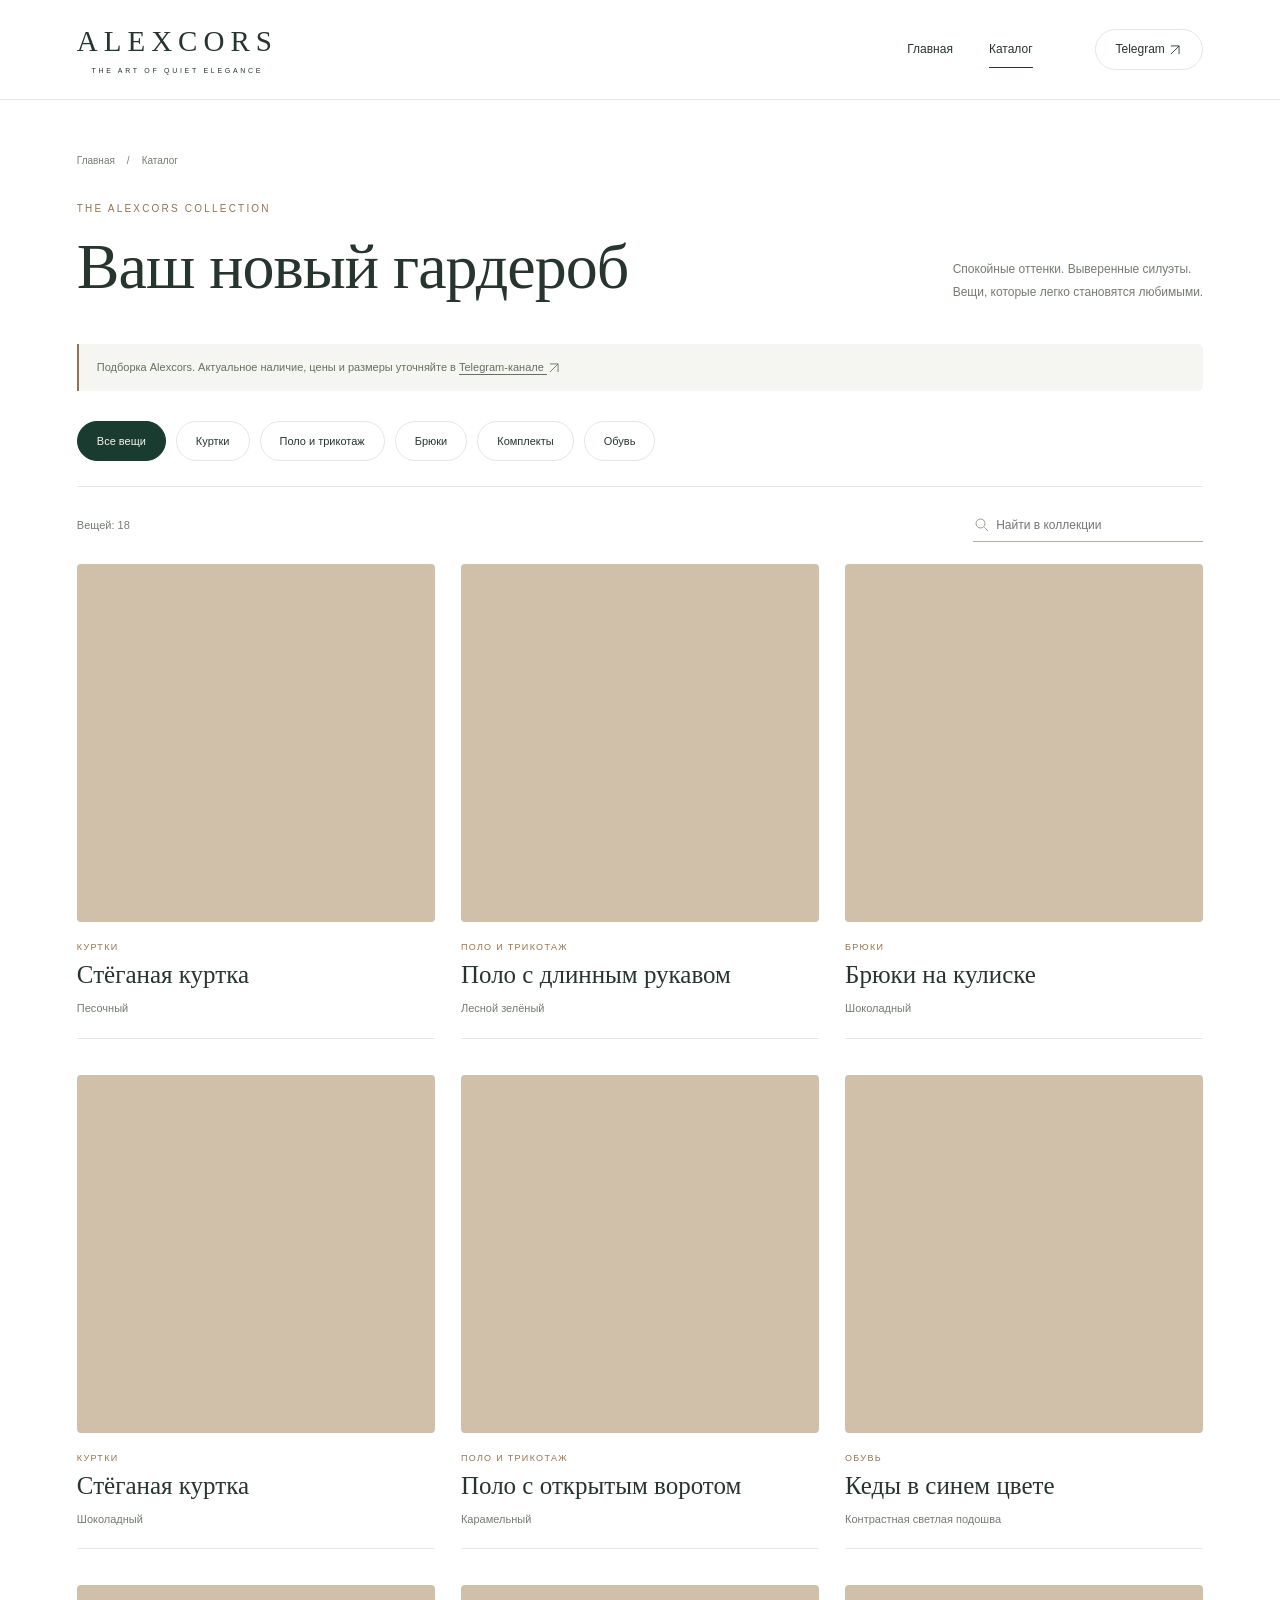
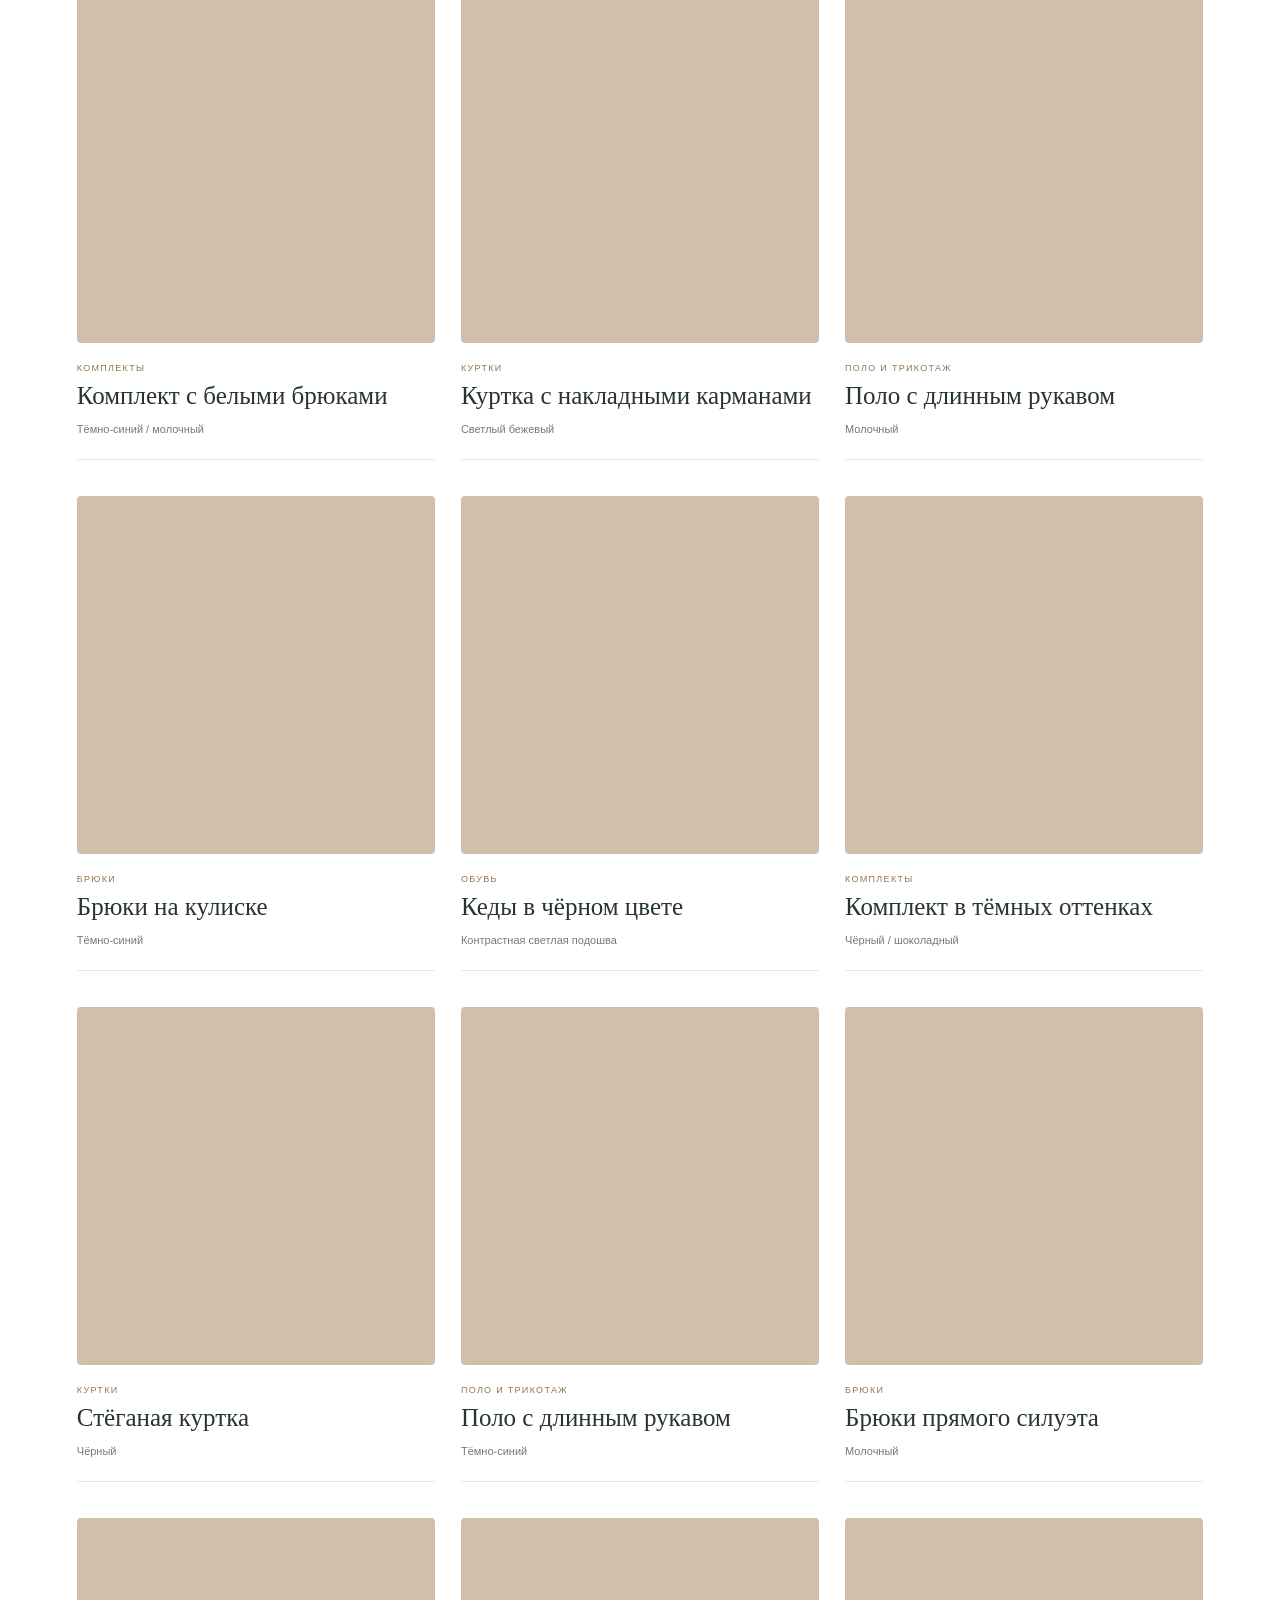
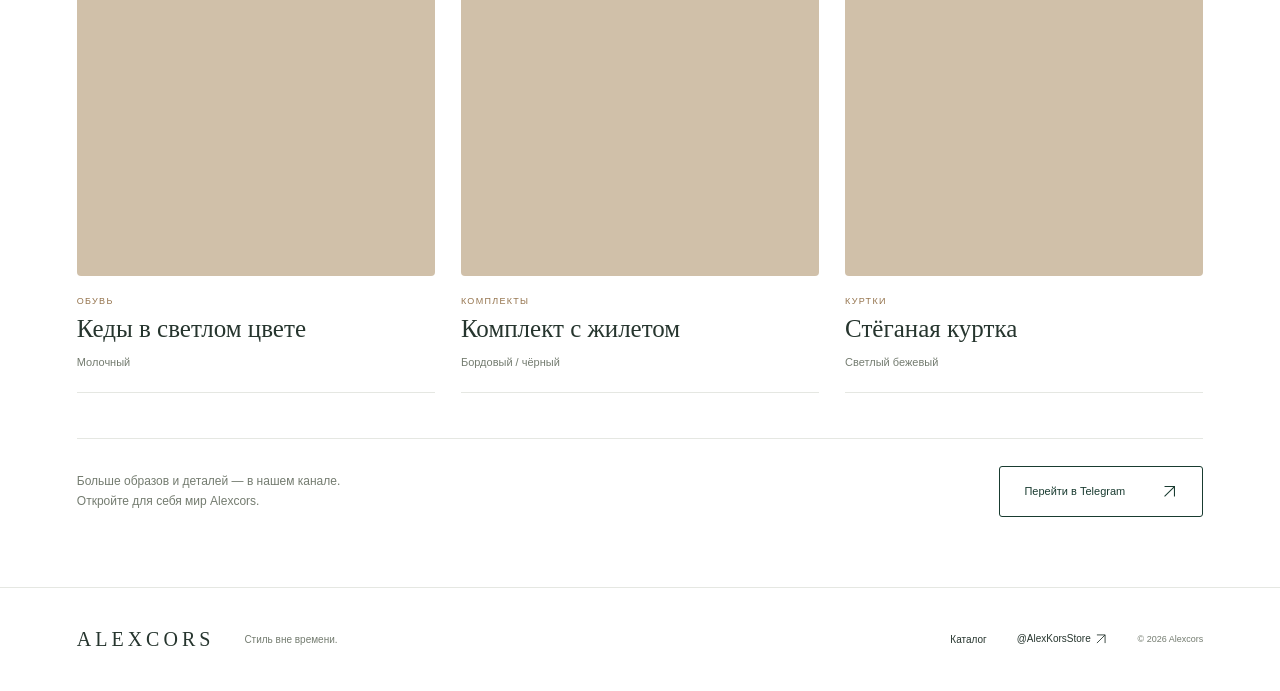
==== catalog.html @ 7e3880f1 "Add files via upload" ====
<!doctype html><html lang="ru"><head><meta charset="utf-8"><meta name="viewport" content="width=device-width,initial-scale=1"><title>Каталог — Alexcors</title><meta name="description" content="Alexcors — одежда в эстетике Old Money. Куртки, поло и трикотаж, брюки, комплекты и обувь."><link rel="stylesheet" href="styles.css?v=2"><link rel="icon" href="assets/favicon.svg" type="image/svg+xml"><script src="catalog.js" defer></script></head><body><svg xmlns="http://www.w3.org/2000/svg" width="0" height="0" aria-hidden="true" focusable="false" style="position:absolute;overflow:hidden"><defs><filter id="photo-sharpen" color-interpolation-filters="sRGB"><feConvolveMatrix order="3" kernelMatrix="0 -0.12 0 -0.12 1.48 -0.12 0 -0.12 0" divisor="1" bias="0" preserveAlpha="true" edgeMode="duplicate"/></filter></defs></svg><header><a class="brand" href="index.html" aria-label="Alexcors — главная">ALEXCORS<small>THE ART OF QUIET ELEGANCE</small></a><nav aria-label="Основная навигация"><a href="index.html" >Главная</a><a href="catalog.html" aria-current=page>Каталог</a><a href="https://t.me/AlexKorsStore" target="_blank" rel="noopener">Telegram <svg class="arrow" viewBox="0 0 24 24" fill="none" aria-hidden="true"><path d="M5 19 19 5M5 5h14v14" stroke="currentColor" stroke-width="1.5"/></svg></a></nav></header><main><section class="catalog-intro"><div class="breadcrumbs"><a href="index.html">Главная</a><span>/</span><span>Каталог</span></div><div class="catalog-title"><div><span class="eyebrow">THE ALEXCORS COLLECTION</span><h1>Ваш новый гардероб</h1></div><p>Спокойные оттенки. Выверенные силуэты.<br>Вещи, которые легко становятся любимыми.</p></div></section><section class="catalog-body" aria-label="Каталог одежды"><p class="note">Подборка Alexcors. Актуальное наличие, цены и размеры уточняйте в <a href="https://t.me/AlexKorsStore" target="_blank" rel="noopener">Telegram-канале <svg class="arrow" viewBox="0 0 24 24" fill="none" aria-hidden="true"><path d="M5 19 19 5M5 5h14v14" stroke="currentColor" stroke-width="1.5"/></svg></a></p><div class="filters" role="group" aria-label="Категории одежды"><button type="button" data-filter="all" aria-pressed="true">Все вещи</button><button type="button" data-filter="jackets" aria-pressed="false">Куртки</button><button type="button" data-filter="polos" aria-pressed="false">Поло и трикотаж</button><button type="button" data-filter="trousers" aria-pressed="false">Брюки</button><button type="button" data-filter="sets" aria-pressed="false">Комплекты</button><button type="button" data-filter="shoes" aria-pressed="false">Обувь</button></div><div class="toolbar"><span id="count" role="status" aria-live="polite">Вещей: 18</span><label class="search"><svg class="arrow" viewBox="0 0 24 24" fill="none" aria-hidden="true"><circle cx="10" cy="10" r="6" stroke="currentColor"/><path d="m15 15 5 5" stroke="currentColor"/></svg><input id="search" type="search" placeholder="Найти в коллекции" aria-label="Поиск по названию и цвету"></label></div><div class="product-grid"><article class="product" data-category="jackets" data-search="Стёганая куртка Песочный Куртки"><div class="product-photo"><div class="crop" style="aspect-ratio:447/494"><img src="assets/jackets.jpg" alt="Стёганая куртка — Песочный" loading="lazy" style="width:251.23043%;height:205.26316%;left:-5.36913%;top:-7.28745%"></div></div><p class="product-type">Куртки</p><h2>Стёганая куртка</h2><p class="product-description">Песочный</p></article><article class="product" data-category="polos" data-search="Поло с длинным рукавом Лесной зелёный Поло и трикотаж"><div class="product-photo"><div class="crop" style="aspect-ratio:231/228"><img src="assets/polos.jpg" alt="Поло с длинным рукавом — Лесной зелёный" loading="lazy" style="width:306.92641%;height:673.68421%;left:-205.62771%;top:-339.91228%"></div></div><p class="product-type">Поло и трикотаж</p><h2>Поло с длинным рукавом</h2><p class="product-description">Лесной зелёный</p></article><article class="product" data-category="trousers" data-search="Брюки на кулиске Шоколадный Брюки"><div class="product-photo"><div class="crop" style="aspect-ratio:231/230"><img src="assets/outfits.jpg" alt="Брюки на кулиске — Шоколадный" loading="lazy" style="width:306.92641%;height:667.82609%;left:-0.86580%;top:-378.69565%"></div></div><p class="product-type">Брюки</p><h2>Брюки на кулиске</h2><p class="product-description">Шоколадный</p></article><article class="product" data-category="jackets" data-search="Стёганая куртка Шоколадный Куртки"><div class="product-photo"><div class="crop" style="aspect-ratio:449/494"><img src="assets/jackets.jpg" alt="Стёганая куртка — Шоколадный" loading="lazy" style="width:250.11136%;height:205.26316%;left:-106.45880%;top:-7.28745%"></div></div><p class="product-type">Куртки</p><h2>Стёганая куртка</h2><p class="product-description">Шоколадный</p></article><article class="product" data-category="polos" data-search="Поло с открытым воротом Карамельный Поло и трикотаж"><div class="product-photo"><div class="crop" style="aspect-ratio:231/228"><img src="assets/polos.jpg" alt="Поло с открытым воротом — Карамельный" loading="lazy" style="width:306.92641%;height:673.68421%;left:-103.46320%;top:-339.91228%"></div></div><p class="product-type">Поло и трикотаж</p><h2>Поло с открытым воротом</h2><p class="product-description">Карамельный</p></article><article class="product" data-category="shoes" data-search="Кеды в синем цвете Контрастная светлая подошва Обувь"><div class="product-photo"><div class="crop" style="aspect-ratio:231/230"><img src="assets/outfits.jpg" alt="Кеды в синем цвете — Контрастная светлая подошва" loading="lazy" style="width:306.92641%;height:667.82609%;left:-103.46320%;top:-172.60870%"></div></div><p class="product-type">Обувь</p><h2>Кеды в синем цвете</h2><p class="product-description">Контрастная светлая подошва</p></article><article class="product" data-category="sets" data-search="Комплект с белыми брюками Тёмно-синий / молочный Комплекты"><div class="product-photo"><div class="crop" style="aspect-ratio:231/230"><img src="assets/outfits.jpg" alt="Комплект с белыми брюками — Тёмно-синий / молочный" loading="lazy" style="width:306.92641%;height:667.82609%;left:-103.46320%;top:-275.65217%"></div></div><p class="product-type">Комплекты</p><h2>Комплект с белыми брюками</h2><p class="product-description">Тёмно-синий / молочный</p></article><article class="product" data-category="jackets" data-search="Куртка с накладными карманами Светлый бежевый Куртки"><div class="product-photo"><div class="crop" style="aspect-ratio:231/230"><img src="assets/polos.jpg" alt="Куртка с накладными карманами — Светлый бежевый" loading="lazy" style="width:306.92641%;height:667.82609%;left:-0.86580%;top:-130.00000%"></div></div><p class="product-type">Куртки</p><h2>Куртка с накладными карманами</h2><p class="product-description">Светлый бежевый</p></article><article class="product" data-category="polos" data-search="Поло с длинным рукавом Молочный Поло и трикотаж"><div class="product-photo"><div class="crop" style="aspect-ratio:231/229"><img src="assets/polos.jpg" alt="Поло с длинным рукавом — Молочный" loading="lazy" style="width:306.92641%;height:670.74236%;left:-0.86580%;top:-441.48472%"></div></div><p class="product-type">Поло и трикотаж</p><h2>Поло с длинным рукавом</h2><p class="product-description">Молочный</p></article><article class="product" data-category="trousers" data-search="Брюки на кулиске Тёмно-синий Брюки"><div class="product-photo"><div class="crop" style="aspect-ratio:231/229"><img src="assets/outfits.jpg" alt="Брюки на кулиске — Тёмно-синий" loading="lazy" style="width:306.92641%;height:670.74236%;left:-103.46320%;top:-483.84279%"></div></div><p class="product-type">Брюки</p><h2>Брюки на кулиске</h2><p class="product-description">Тёмно-синий</p></article><article class="product" data-category="shoes" data-search="Кеды в чёрном цвете Контрастная светлая подошва Обувь"><div class="product-photo"><div class="crop" style="aspect-ratio:230/230"><img src="assets/outfits.jpg" alt="Кеды в чёрном цвете — Контрастная светлая подошва" loading="lazy" style="width:308.26087%;height:667.82609%;left:-206.95652%;top:-275.65217%"></div></div><p class="product-type">Обувь</p><h2>Кеды в чёрном цвете</h2><p class="product-description">Контрастная светлая подошва</p></article><article class="product" data-category="sets" data-search="Комплект в тёмных оттенках Чёрный / шоколадный Комплекты"><div class="product-photo"><div class="crop" style="aspect-ratio:230/230"><img src="assets/outfits.jpg" alt="Комплект в тёмных оттенках — Чёрный / шоколадный" loading="lazy" style="width:308.26087%;height:667.82609%;left:-206.95652%;top:-378.69565%"></div></div><p class="product-type">Комплекты</p><h2>Комплект в тёмных оттенках</h2><p class="product-description">Чёрный / шоколадный</p></article><article class="product" data-category="jackets" data-search="Стёганая куртка Чёрный Куртки"><div class="product-photo"><div class="crop" style="aspect-ratio:297/330"><img src="assets/jackets.jpg" alt="Стёганая куртка — Чёрный" loading="lazy" style="width:378.11448%;height:307.27273%;left:-8.08081%;top:-190.60606%"></div></div><p class="product-type">Куртки</p><h2>Стёганая куртка</h2><p class="product-description">Чёрный</p></article><article class="product" data-category="polos" data-search="Поло с длинным рукавом Тёмно-синий Поло и трикотаж"><div class="product-photo"><div class="crop" style="aspect-ratio:230/229"><img src="assets/polos.jpg" alt="Поло с длинным рукавом — Тёмно-синий" loading="lazy" style="width:308.26087%;height:670.74236%;left:-206.95652%;top:-441.48472%"></div></div><p class="product-type">Поло и трикотаж</p><h2>Поло с длинным рукавом</h2><p class="product-description">Тёмно-синий</p></article><article class="product" data-category="trousers" data-search="Брюки прямого силуэта Молочный Брюки"><div class="product-photo"><div class="crop" style="aspect-ratio:230/230"><img src="assets/outfits.jpg" alt="Брюки прямого силуэта — Молочный" loading="lazy" style="width:308.26087%;height:667.82609%;left:-206.95652%;top:-172.60870%"></div></div><p class="product-type">Брюки</p><h2>Брюки прямого силуэта</h2><p class="product-description">Молочный</p></article><article class="product" data-category="shoes" data-search="Кеды в светлом цвете Молочный Обувь"><div class="product-photo"><div class="crop" style="aspect-ratio:231/229"><img src="assets/outfits.jpg" alt="Кеды в светлом цвете — Молочный" loading="lazy" style="width:306.92641%;height:670.74236%;left:-0.86580%;top:-483.84279%"></div></div><p class="product-type">Обувь</p><h2>Кеды в светлом цвете</h2><p class="product-description">Молочный</p></article><article class="product" data-category="sets" data-search="Комплект с жилетом Бордовый / чёрный Комплекты"><div class="product-photo"><div class="crop" style="aspect-ratio:231/230"><img src="assets/outfits.jpg" alt="Комплект с жилетом — Бордовый / чёрный" loading="lazy" style="width:306.92641%;height:667.82609%;left:-0.86580%;top:-172.60870%"></div></div><p class="product-type">Комплекты</p><h2>Комплект с жилетом</h2><p class="product-description">Бордовый / чёрный</p></article><article class="product" data-category="jackets" data-search="Стёганая куртка Светлый бежевый Куртки"><div class="product-photo"><div class="crop" style="aspect-ratio:295/330"><img src="assets/jackets.jpg" alt="Стёганая куртка — Светлый бежевый" loading="lazy" style="width:380.67797%;height:307.27273%;left:-111.52542%;top:-190.60606%"></div></div><p class="product-type">Куртки</p><h2>Стёганая куртка</h2><p class="product-description">Светлый бежевый</p></article></div><div id="empty" hidden><h2>Пока ничего не найдено</h2><p>Попробуйте другой цвет или категорию.</p><button class="button" type="button" id="reset">Показать все вещи</button></div><noscript><p>Для поиска и фильтрации включите JavaScript. Все вещи уже показаны на странице.</p></noscript><div class="catalog-end"><p>Больше образов и деталей — в нашем канале.<br>Откройте для себя мир Alexcors.</p><a class="button outline" href="https://t.me/AlexKorsStore" target="_blank" rel="noopener">Перейти в Telegram <svg class="arrow" viewBox="0 0 24 24" fill="none" aria-hidden="true"><path d="M5 19 19 5M5 5h14v14" stroke="currentColor" stroke-width="1.5"/></svg></a></div></section></main><footer><a class="brand" href="index.html">ALEXCORS</a><span>Стиль вне времени.</span><a href="catalog.html">Каталог</a><a href="https://t.me/AlexKorsStore" target="_blank" rel="noopener">@AlexKorsStore <svg class="arrow" viewBox="0 0 24 24" fill="none" aria-hidden="true"><path d="M5 19 19 5M5 5h14v14" stroke="currentColor" stroke-width="1.5"/></svg></a><small>© 2026 Alexcors</small></footer></body></html>
---- styles.css ----
:root{--cream:#f7f5ef;--green:#203c31;--ink:#26352e;--muted:#747c70;--line:#d9dacf}*{box-sizing:border-box}html{scroll-behavior:smooth}body{margin:0;background:#fff;color:var(--ink);font:14px Arial,Helvetica,sans-serif}a{color:inherit;text-decoration:none}button,input{font:inherit}a:focus-visible,button:focus-visible,input:focus-visible{outline:2px solid #987844;outline-offset:5px}::selection{background:#d9dfce}h1,h2,h3,p{margin:0}h1,h2,h3{font-family:Georgia,'Times New Roman',serif;font-weight:400}.arrow{width:14px;height:14px;display:inline-block;vertical-align:middle;flex:none}.announcement{background:var(--green);color:#eeeee3;text-align:center;padding:11px 15px;font-size:10px;letter-spacing:1.7px}header{height:114px;padding:0 6%;display:flex;align-items:center;justify-content:space-between;border-bottom:1px solid var(--line)}.brand{font:29px Georgia,serif;letter-spacing:6px}.brand small{display:block;font:7px Arial,sans-serif;letter-spacing:2.7px;margin-top:9px;text-align:center}nav{display:flex;gap:36px;align-items:center;font-size:12px}nav a{padding:11px 0;border-bottom:1px solid transparent}nav a[aria-current],nav a:hover{border-color:var(--green)}nav a:last-child{margin-left:26px}.hero{display:grid;grid-template-columns:1fr 1fr;min-height:650px;position:relative;padding:36px 6% 45px;gap:5%}.hero-copy{align-self:center;padding:37px 0 15px}.eyebrow{font-size:10px;letter-spacing:2.2px;line-height:1.6}.hero h1{font-size:clamp(38px,4.5vw,67px);line-height:1.15;letter-spacing:-1.6px;margin:27px 0 25px}.hero h1 em{font:inherit;letter-spacing:6px}.hero-copy>p{font-size:13px;line-height:1.95;color:var(--muted)}.button{background:var(--green);color:var(--cream);display:inline-flex;align-items:center;justify-content:space-between;gap:44px;min-height:51px;padding:16px 24px;font-size:11px;border:1px solid var(--green);cursor:pointer;transition:background .2s}.button:hover{background:#385544}.hero .button{margin-top:30px}.button .arrow{width:17px;height:17px}.hero-foot{display:flex;gap:17px;align-items:center;margin-top:51px;font-size:10px;line-height:1.7;color:var(--muted)}.seal{border:1px solid #aab3a0;border-radius:50%;width:39px;height:46px;display:grid;place-items:center;font:25px Georgia,serif;color:var(--green);outline:1px solid #cad0c0;outline-offset:3px}.hero-image{position:relative;overflow:hidden;background:#c7c9bc;align-self:center;aspect-ratio:1;display:flex;align-items:center}.hero-image:after{content:'';position:absolute;inset:65% 0 0;background:linear-gradient(transparent,#15291b88);pointer-events:none}.caption{position:absolute;bottom:23px;left:25px;right:25px;display:flex;justify-content:space-between;color:white;z-index:1;font-size:8px;letter-spacing:1.6px}.vertical{position:absolute;right:2.8%;top:43%;writing-mode:vertical-rl;font-size:8px;letter-spacing:2px;color:#6e776b}.crop{position:relative;overflow:hidden;width:100%;flex:none}.crop img{position:absolute;max-width:none;object-fit:fill;display:block}.section{padding:75px 6%}.categories{border-top:1px solid var(--line)}.section-heading{display:flex;justify-content:space-between;align-items:end;margin-bottom:33px;gap:20px}h2{font-size:40px;line-height:1.2;letter-spacing:-.8px}.section-heading h2{margin-top:13px}.text-link{font-size:11px;padding-bottom:8px;border-bottom:1px solid #8b9687;display:inline-flex;gap:35px;align-items:center}.text-link:hover{color:#72806e}.category-grid{display:grid;grid-template-columns:repeat(3,1fr);gap:25px}.category-image,.product-photo{aspect-ratio:1;background:#d0c0a9;overflow:hidden;display:flex;align-items:center}.category-title{display:flex;justify-content:space-between;align-items:center;margin-top:20px}h3{font-size:25px}.category p{font-size:11px;color:var(--muted);margin-top:9px}.category:hover h3{text-decoration:underline;text-underline-offset:5px}.manifesto{background:var(--green);color:var(--cream);padding:70px 10%;position:relative;overflow:hidden}.manifesto .eyebrow{color:#b5bda8}.manifesto h2{font-size:55px;line-height:1.15;margin:22px 0}.manifesto p{color:#c6cdbf;font-size:12px;line-height:1.9}.manifesto .text-link{margin-top:30px}.monogram{position:absolute;right:13%;top:50%;transform:translateY(-50%);border:1px solid #7d8e6c;border-radius:50%;font:190px Georgia,serif;width:230px;height:290px;text-align:center;line-height:290px;color:#bdc6af;outline:1px solid #7d8e6c;outline-offset:12px;opacity:.45}.telegram{display:flex;justify-content:space-between;align-items:center;gap:25px}.telegram h2{font-size:33px;margin:12px 0}.telegram p{color:var(--muted);font-size:12px;line-height:1.7}.outline{background:transparent;color:var(--green)}.outline:hover{background:#eeece4}footer{padding:30px 6%;border-top:1px solid var(--line);display:flex;align-items:center;gap:30px;font-size:10px}footer .brand{font-size:20px;letter-spacing:4px}footer>span{color:var(--muted);margin-right:auto}footer small{color:var(--muted);font-size:9px}.catalog-intro{padding:45px 6% 35px}.breadcrumbs{font-size:10px;color:var(--muted);display:flex;gap:12px;margin-bottom:33px}.catalog-title{display:flex;justify-content:space-between;align-items:end;gap:25px}.catalog-title h1{font-size:54px;margin:13px 0 0;letter-spacing:-1px}.catalog-title>p{max-width:315px;color:var(--muted);font-size:12px;line-height:1.9}.catalog-body{padding:0 6% 70px}.note{background:#eceee5;border-left:2px solid #98a48c;padding:14px 18px;font-size:11px;line-height:1.7;color:#65705f;margin-bottom:30px}.note a{text-decoration:underline;text-underline-offset:3px}.filters{display:flex;flex-wrap:wrap;gap:8px;padding:0 0 25px;border-bottom:1px solid var(--line)}.filters button{padding:10px 16px;min-height:40px;background:transparent;border:1px solid var(--line);color:var(--ink);font-size:11px;cursor:pointer}.filters button[aria-pressed=true]{background:var(--green);border-color:var(--green);color:var(--cream)}.filters button:hover{border-color:var(--green)}.toolbar{display:flex;justify-content:space-between;align-items:center;gap:20px;padding:22px 0;font-size:11px;color:var(--muted)}.search{display:flex;align-items:center;border-bottom:1px solid #a9b19f;width:230px}.search input{border:0;background:none;color:var(--ink);width:100%;padding:9px 5px;min-width:0;font-size:12px}.search .arrow{width:18px;height:18px}.product-grid{display:grid;grid-template-columns:repeat(3,minmax(0,1fr));gap:34px 25px}.product[hidden],[hidden]{display:none!important}.product-type{font-size:9px;letter-spacing:1.3px;color:var(--muted);text-transform:uppercase;margin-top:18px}.product h2{font-size:24px;margin-top:8px;letter-spacing:0}.product-description{color:var(--muted);font-size:11px;margin-top:9px;line-height:1.7}.product-link{display:inline-flex;gap:12px;font-size:10px;margin-top:15px;padding-bottom:6px;border-bottom:1px solid #bcc2b1}.product-link:hover{color:#71816b}#empty{text-align:center;padding:65px 20px}#empty h2{font-size:30px}#empty p{margin:15px;color:var(--muted)}.catalog-end{margin-top:45px;display:flex;align-items:center;justify-content:space-between;border-top:1px solid var(--line);padding-top:27px;gap:20px}.catalog-end p{font-size:12px;line-height:1.7;color:var(--muted)}@media(min-width:1500px){.hero,header,.section,.catalog-intro,.catalog-body,footer{padding-left:max(6%,calc((100vw - 1360px)/2));padding-right:max(6%,calc((100vw - 1360px)/2))}}@media(max-width:850px){header{padding:0 5%;height:95px}nav{gap:20px}nav a:last-child{margin-left:0}.hero{padding:25px 5% 35px;gap:5%;min-height:570px}.hero-copy{padding-top:20px}.hero h1{font-size:40px}.hero-foot{margin-top:35px}.section{padding:55px 5%}.category-grid{gap:18px}.category-title h3{font-size:22px}.monogram{right:9%;font-size:140px;width:175px;height:235px;line-height:235px}.manifesto{padding:55px 6%}.manifesto h2{font-size:45px}.product-grid{gap:30px 18px}.catalog-title h1{font-size:43px}footer{flex-wrap:wrap;gap:20px}footer>span{display:none}}@media(max-width:600px){.announcement{font-size:8px;letter-spacing:1.1px;padding:10px}header{height:auto;padding:23px 6% 17px;flex-direction:column;gap:20px}.brand{font-size:26px;letter-spacing:5px}.brand small{font-size:6px}nav{width:100%;justify-content:center;gap:35px;font-size:11px}nav a{padding:5px 0}.hero{display:flex;flex-direction:column;padding:31px 6% 25px;gap:29px;min-height:0}.hero-copy{align-self:start;padding:0}.hero .eyebrow{font-size:8px;letter-spacing:1.8px}.hero h1{font-size:clamp(34px,10vw,43px);letter-spacing:-1.3px;margin:21px 0}.hero-copy>p{font-size:12px;line-height:1.85}.hero .button{margin-top:24px}.hero-foot{display:none}.hero-image{width:100%}.caption{bottom:18px;left:16px;right:16px;font-size:7px;letter-spacing:1px}.vertical{display:none}.section{padding:44px 6%}.section-heading{align-items:start;gap:16px}.section-heading h2{font-size:30px}.section-heading .text-link{font-size:9px;gap:9px;white-space:nowrap;margin-top:28px}.eyebrow{font-size:8px;letter-spacing:1.5px}.category-grid{grid-template-columns:1fr;gap:29px}.category-title{margin-top:14px}.category-title h3{font-size:26px}.category p{margin-top:5px}.manifesto{padding:48px 6%}.manifesto h2{font-size:39px}.monogram{right:-65px;opacity:.13;width:200px;pointer-events:none}.manifesto p,.manifesto h2,.manifesto .text-link{position:relative;z-index:1}.telegram{flex-direction:column;align-items:start}.telegram h2{font-size:29px}.telegram .button{margin-top:3px}footer{padding:28px 6%;gap:20px 24px}footer .brand{width:100%;font-size:23px}footer small{width:100%;padding-top:4px}.catalog-intro{padding:26px 6%}.breadcrumbs{margin-bottom:26px}.catalog-title{display:block}.catalog-title h1{font-size:42px}.catalog-title>p{margin-top:17px;font-size:11px}.catalog-body{padding:0 6% 42px}.note{font-size:10px;padding:12px}.filters{gap:7px;padding-bottom:21px}.filters button{padding:9px 12px;font-size:10px;min-height:38px}.toolbar{gap:10px}.search{width:165px}.product-grid{grid-template-columns:repeat(2,minmax(0,1fr));gap:25px 14px}.product-type{font-size:7px;letter-spacing:.7px;margin-top:13px}.product h2{font-size:20px;line-height:1.15}.product-description{font-size:10px}.product-link{font-size:9px;gap:5px;line-height:1.5}.catalog-end{display:block}.catalog-end .button{margin-top:20px}#empty{padding:40px 0}#empty h2{font-size:25px}}@media(prefers-reduced-motion:reduce){html{scroll-behavior:auto}*{transition:none!important}}

/* Gentle display sharpening for the low-resolution source photographs. */
.crop img{filter:url(#photo-sharpen)}

/* Editorial collection design. */
:root{--accent:#94734c;--line:#e5e7e2;--green:#193b30}
header{height:100px}nav a:last-child{border:1px solid var(--line);border-radius:30px;padding:12px 20px}
.hero{padding-top:50px;padding-bottom:65px;gap:7%;min-height:680px}
.hero h1{font-size:clamp(48px,5.8vw,84px);line-height:1.04;letter-spacing:-3px;margin:30px 0}
.hero h1 em{display:block;color:var(--accent);font-style:italic;letter-spacing:-3px}
.hero-copy>p{font-size:14px;line-height:1.9}.eyebrow{color:var(--accent)}
.hero-image{border-radius:48% 48% 3px 3px;outline:1px solid #d5dace;outline-offset:10px}
.hero-foot{margin-top:36px}.button{border-radius:3px;gap:36px}.button .arrow{transition:transform .2s}.button:hover .arrow{transform:translate(3px,-3px)}
.style-strip{display:flex;justify-content:space-between;gap:24px;padding:23px 6%;border-block:1px solid var(--line);font-size:10px;letter-spacing:1.7px;text-transform:uppercase;color:var(--muted)}
.style-strip span:first-child{color:var(--green);font-weight:700}.style-strip span+span:before{content:'◇';color:var(--accent);margin-right:24px}
.categories{border-top:0;padding-top:85px;padding-bottom:90px}.section-heading h2{font-size:clamp(32px,3.8vw,54px)}
.category-grid{gap:30px;counter-reset:category}.category{counter-increment:category;position:relative}.category-image{border-radius:3px}
.category:before{content:'0' counter(category);position:absolute;top:15px;left:15px;z-index:1;background:white;color:var(--green);width:34px;height:34px;display:grid;place-items:center;font:italic 16px Georgia,serif;border-radius:50%}
.category-title{border-bottom:1px solid var(--line);padding-bottom:16px}.category-title>.arrow{width:32px;height:32px;padding:8px;border:1px solid var(--line);border-radius:50%;transition:background .2s,color .2s}.category:hover .category-title>.arrow{background:var(--green);color:white}.category p{margin-top:12px}
.manifesto{margin:0 6%;border-radius:4px;padding:65px 7%;background:radial-gradient(ellipse at top right,#365846,transparent 65%),var(--green)}.manifesto h2{font-size:clamp(39px,4.8vw,67px)}.manifesto .eyebrow{color:#d5bea0}.manifesto h2 em{color:#e3d0b5}.monogram{right:12%;opacity:.3}
.telegram{padding-top:80px;padding-bottom:80px}.telegram h2{font-size:40px}footer{padding-top:40px;padding-bottom:40px}
.catalog-intro{padding-top:55px;padding-bottom:40px}.catalog-title h1{font-size:clamp(42px,5vw,68px)}.catalog-title .eyebrow{color:var(--accent)}
.filters{gap:10px}.filters button{border-radius:24px;padding:11px 19px}.note{background:#f5f6f2;border-left-color:var(--accent);border-radius:0 5px 5px 0}
.product-photo{border-radius:4px}.product{padding-bottom:20px;border-bottom:1px solid var(--line)}.product h2{font-size:25px}.product-type{color:var(--accent);margin-top:20px}.product-grid{gap:36px 26px}
@media(min-width:900px){.category:nth-child(2){margin-top:45px}.category:nth-child(3){margin-top:90px}}
@media(max-width:850px){.hero{min-height:570px;gap:6%}.hero h1{font-size:54px}.style-strip{flex-wrap:wrap;justify-content:center;gap:16px}.style-strip span+span:before{margin-right:16px}.manifesto{margin:0 5%}.monogram{right:7%}.product-grid{gap:28px 18px}}
@media(max-width:600px){header{height:auto}.hero{min-height:0;padding:36px 6% 40px;gap:40px}.hero h1{font-size:clamp(46px,12vw,66px);letter-spacing:-2px}.hero h1 em{letter-spacing:-2px}.hero-copy>p{font-size:12px}.hero-image{width:94%;outline-offset:7px}.style-strip{padding:18px 6%;font-size:8px;letter-spacing:.8px;gap:12px}.style-strip span:first-child{width:100%;text-align:center}.style-strip span+span:before{display:none}.categories{padding-top:45px;padding-bottom:45px}.category-grid{gap:32px}.manifesto{margin:0 4%;padding:40px 6%}.manifesto h2{font-size:38px}.monogram{right:-65px;opacity:.13}.telegram{padding-top:45px;padding-bottom:45px}.telegram h2{font-size:31px}.catalog-intro{padding-top:28px}.filters{gap:7px}.filters button{padding:10px 12px}.product-grid{gap:25px 14px}.product h2{font-size:20px}.product-type{margin-top:14px}.product{padding-bottom:16px}nav a:last-child{padding:8px 12px}}
@media(prefers-reduced-motion:reduce){.button .arrow,.category-title>.arrow{transition:none}}

/* Welcome heading: a quiet introduction above the brand name. */
.hero .welcome-title{margin:28px 0 30px;line-height:1.1;letter-spacing:0}
.hero .welcome-title span{display:block;font:400 clamp(18px,1.9vw,26px)/1.4 Arial,Helvetica,sans-serif;letter-spacing:.02em;margin-bottom:14px;color:var(--ink)}
.hero .welcome-title em{display:block;font:400 clamp(58px,6.4vw,94px)/1.05 'Baskerville','Palatino Linotype',Palatino,Georgia,serif;letter-spacing:-.035em;color:var(--green)}
@media(max-width:600px){.hero .welcome-title{margin:24px 0}.hero .welcome-title span{font-size:18px;margin-bottom:10px}.hero .welcome-title em{font-size:clamp(52px,14vw,76px)}}

/* Match the welcome heading to the header wordmark. */
.hero .welcome-title span{font-family:Georgia,'Times New Roman',serif;letter-spacing:.025em}
.hero .welcome-title em{font-family:Georgia,'Times New Roman',serif;font-style:normal;font-size:clamp(40px,4.7vw,69px);letter-spacing:6px}
.hero-image{border-radius:0;outline:none;outline-offset:0}
.hero-image:after{display:none}
.hero-landscape{display:block;width:100%;height:100%;object-fit:cover}
@media(max-width:600px){.hero-image{width:100%}.hero .welcome-title em{font-size:clamp(32px,8.6vw,51px);letter-spacing:4px}}
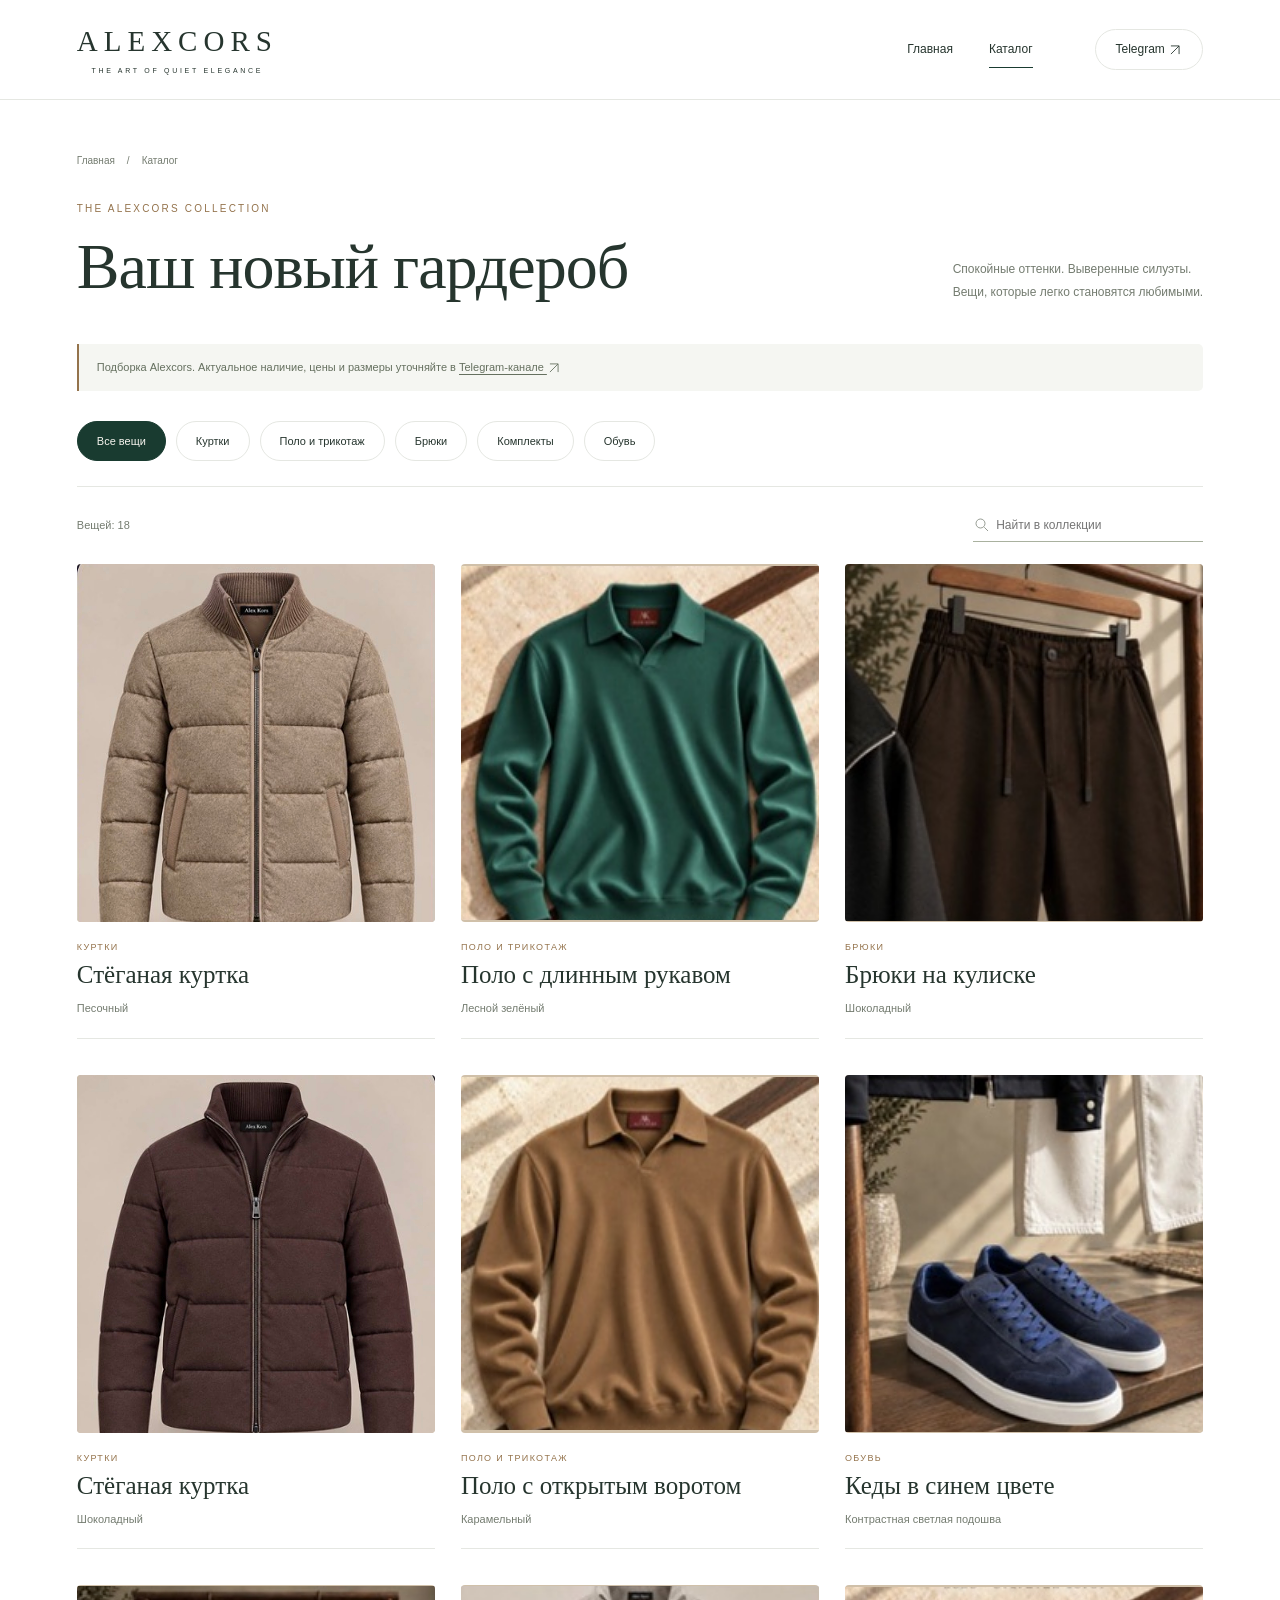
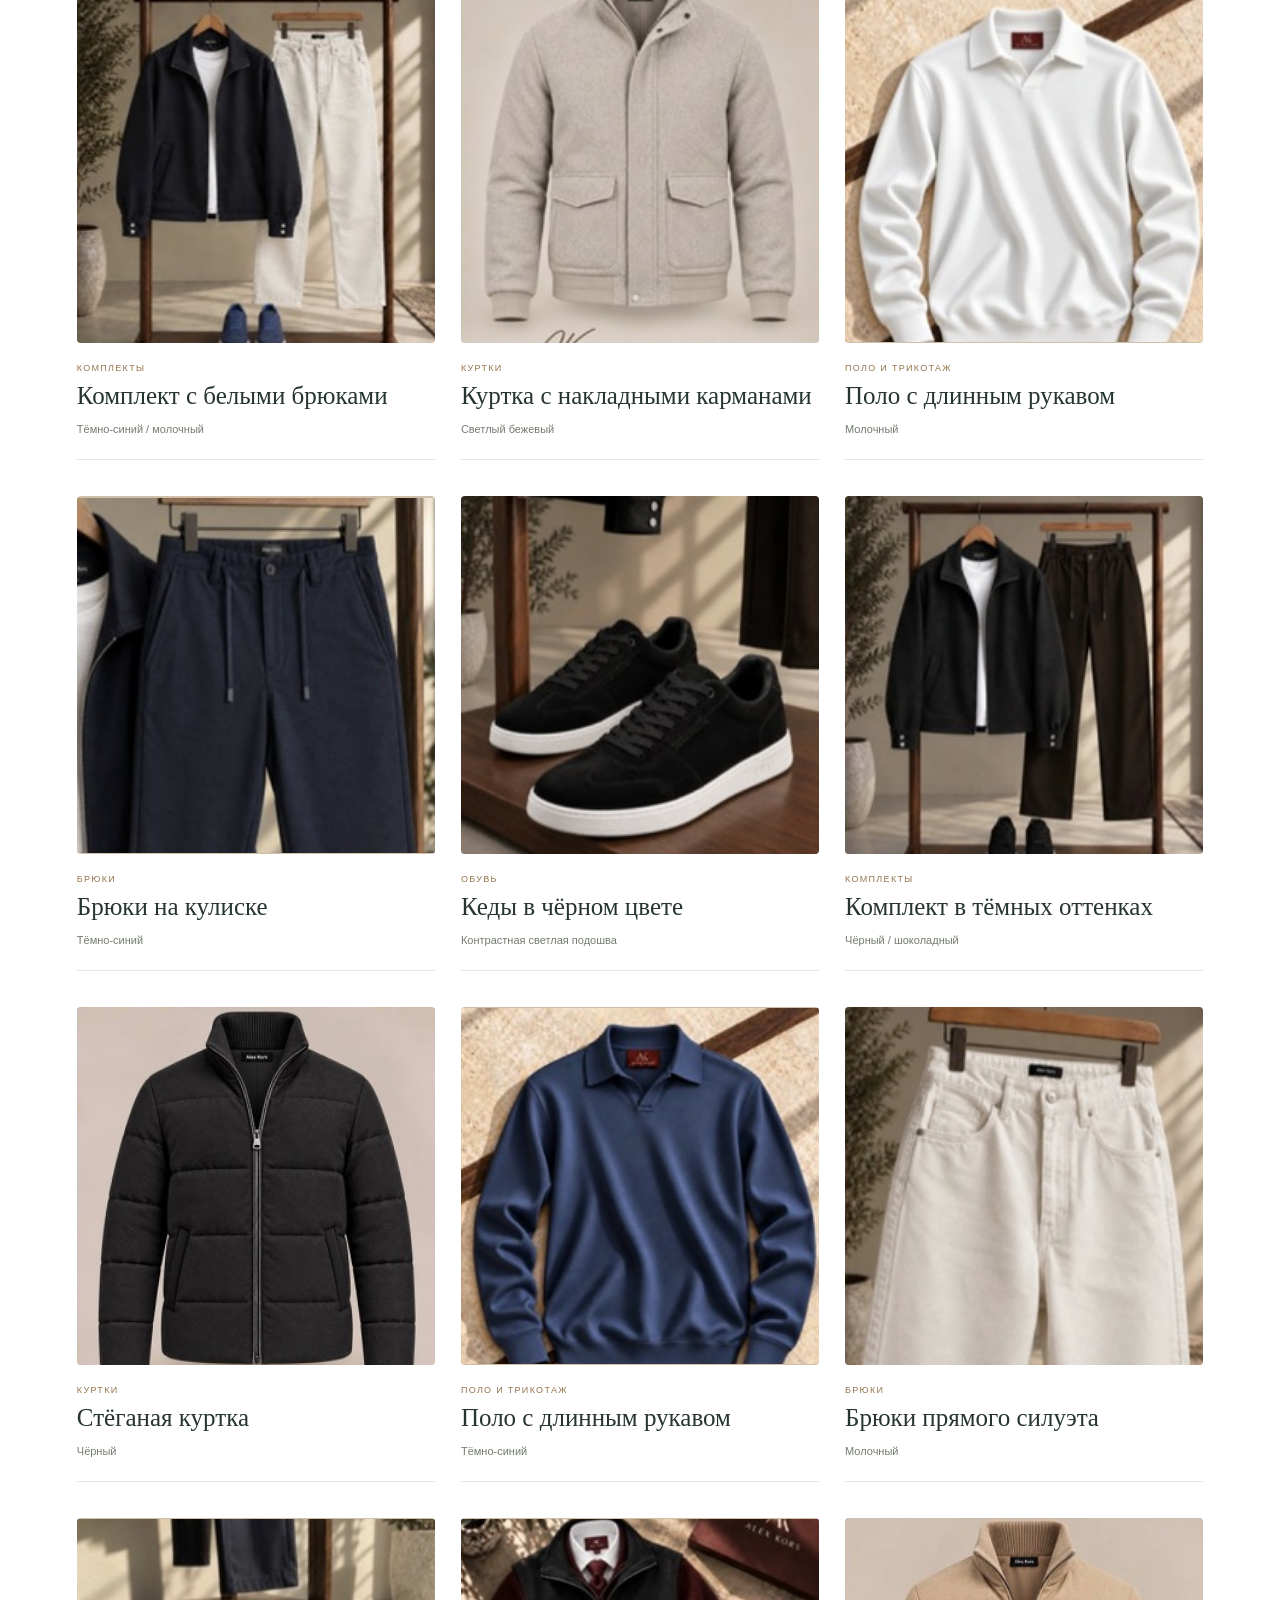
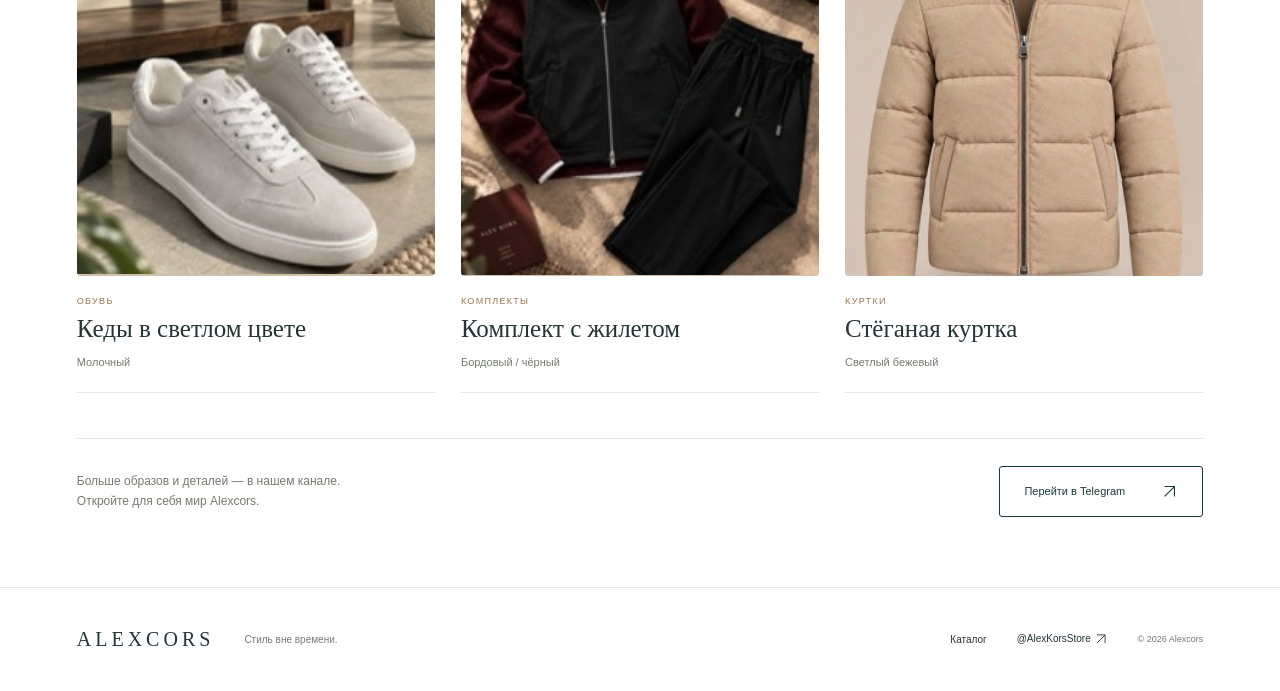
==== commit fe18bf0d: "Add files via upload" ====
--- a/catalog.html
+++ b/catalog.html
@@ -1 +1 @@
-<!doctype html><html lang="ru"><head><meta charset="utf-8"><meta name="viewport" content="width=device-width,initial-scale=1"><title>Каталог — Alexcors</title><meta name="description" content="Alexcors — одежда в эстетике Old Money. Куртки, поло и трикотаж, брюки, комплекты и обувь."><link rel="stylesheet" href="styles.css?v=2"><link rel="icon" href="assets/favicon.svg" type="image/svg+xml"><script src="catalog.js" defer></script></head><body><svg xmlns="http://www.w3.org/2000/svg" width="0" height="0" aria-hidden="true" focusable="false" style="position:absolute;overflow:hidden"><defs><filter id="photo-sharpen" color-interpolation-filters="sRGB"><feConvolveMatrix order="3" kernelMatrix="0 -0.12 0 -0.12 1.48 -0.12 0 -0.12 0" divisor="1" bias="0" preserveAlpha="true" edgeMode="duplicate"/></filter></defs></svg><header><a class="brand" href="index.html" aria-label="Alexcors — главная">ALEXCORS<small>THE ART OF QUIET ELEGANCE</small></a><nav aria-label="Основная навигация"><a href="index.html" >Главная</a><a href="catalog.html" aria-current=page>Каталог</a><a href="https://t.me/AlexKorsStore" target="_blank" rel="noopener">Telegram <svg class="arrow" viewBox="0 0 24 24" fill="none" aria-hidden="true"><path d="M5 19 19 5M5 5h14v14" stroke="currentColor" stroke-width="1.5"/></svg></a></nav></header><main><section class="catalog-intro"><div class="breadcrumbs"><a href="index.html">Главная</a><span>/</span><span>Каталог</span></div><div class="catalog-title"><div><span class="eyebrow">THE ALEXCORS COLLECTION</span><h1>Ваш новый гардероб</h1></div><p>Спокойные оттенки. Выверенные силуэты.<br>Вещи, которые легко становятся любимыми.</p></div></section><section class="catalog-body" aria-label="Каталог одежды"><p class="note">Подборка Alexcors. Актуальное наличие, цены и размеры уточняйте в <a href="https://t.me/AlexKorsStore" target="_blank" rel="noopener">Telegram-канале <svg class="arrow" viewBox="0 0 24 24" fill="none" aria-hidden="true"><path d="M5 19 19 5M5 5h14v14" stroke="currentColor" stroke-width="1.5"/></svg></a></p><div class="filters" role="group" aria-label="Категории одежды"><button type="button" data-filter="all" aria-pressed="true">Все вещи</button><button type="button" data-filter="jackets" aria-pressed="false">Куртки</button><button type="button" data-filter="polos" aria-pressed="false">Поло и трикотаж</button><button type="button" data-filter="trousers" aria-pressed="false">Брюки</button><button type="button" data-filter="sets" aria-pressed="false">Комплекты</button><button type="button" data-filter="shoes" aria-pressed="false">Обувь</button></div><div class="toolbar"><span id="count" role="status" aria-live="polite">Вещей: 18</span><label class="search"><svg class="arrow" viewBox="0 0 24 24" fill="none" aria-hidden="true"><circle cx="10" cy="10" r="6" stroke="currentColor"/><path d="m15 15 5 5" stroke="currentColor"/></svg><input id="search" type="search" placeholder="Найти в коллекции" aria-label="Поиск по названию и цвету"></label></div><div class="product-grid"><article class="product" data-category="jackets" data-search="Стёганая куртка Песочный Куртки"><div class="product-photo"><div class="crop" style="aspect-ratio:447/494"><img src="assets/jackets.jpg" alt="Стёганая куртка — Песочный" loading="lazy" style="width:251.23043%;height:205.26316%;left:-5.36913%;top:-7.28745%"></div></div><p class="product-type">Куртки</p><h2>Стёганая куртка</h2><p class="product-description">Песочный</p></article><article class="product" data-category="polos" data-search="Поло с длинным рукавом Лесной зелёный Поло и трикотаж"><div class="product-photo"><div class="crop" style="aspect-ratio:231/228"><img src="assets/polos.jpg" alt="Поло с длинным рукавом — Лесной зелёный" loading="lazy" style="width:306.92641%;height:673.68421%;left:-205.62771%;top:-339.91228%"></div></div><p class="product-type">Поло и трикотаж</p><h2>Поло с длинным рукавом</h2><p class="product-description">Лесной зелёный</p></article><article class="product" data-category="trousers" data-search="Брюки на кулиске Шоколадный Брюки"><div class="product-photo"><div class="crop" style="aspect-ratio:231/230"><img src="assets/outfits.jpg" alt="Брюки на кулиске — Шоколадный" loading="lazy" style="width:306.92641%;height:667.82609%;left:-0.86580%;top:-378.69565%"></div></div><p class="product-type">Брюки</p><h2>Брюки на кулиске</h2><p class="product-description">Шоколадный</p></article><article class="product" data-category="jackets" data-search="Стёганая куртка Шоколадный Куртки"><div class="product-photo"><div class="crop" style="aspect-ratio:449/494"><img src="assets/jackets.jpg" alt="Стёганая куртка — Шоколадный" loading="lazy" style="width:250.11136%;height:205.26316%;left:-106.45880%;top:-7.28745%"></div></div><p class="product-type">Куртки</p><h2>Стёганая куртка</h2><p class="product-description">Шоколадный</p></article><article class="product" data-category="polos" data-search="Поло с открытым воротом Карамельный Поло и трикотаж"><div class="product-photo"><div class="crop" style="aspect-ratio:231/228"><img src="assets/polos.jpg" alt="Поло с открытым воротом — Карамельный" loading="lazy" style="width:306.92641%;height:673.68421%;left:-103.46320%;top:-339.91228%"></div></div><p class="product-type">Поло и трикотаж</p><h2>Поло с открытым воротом</h2><p class="product-description">Карамельный</p></article><article class="product" data-category="shoes" data-search="Кеды в синем цвете Контрастная светлая подошва Обувь"><div class="product-photo"><div class="crop" style="aspect-ratio:231/230"><img src="assets/outfits.jpg" alt="Кеды в синем цвете — Контрастная светлая подошва" loading="lazy" style="width:306.92641%;height:667.82609%;left:-103.46320%;top:-172.60870%"></div></div><p class="product-type">Обувь</p><h2>Кеды в синем цвете</h2><p class="product-description">Контрастная светлая подошва</p></article><article class="product" data-category="sets" data-search="Комплект с белыми брюками Тёмно-синий / молочный Комплекты"><div class="product-photo"><div class="crop" style="aspect-ratio:231/230"><img src="assets/outfits.jpg" alt="Комплект с белыми брюками — Тёмно-синий / молочный" loading="lazy" style="width:306.92641%;height:667.82609%;left:-103.46320%;top:-275.65217%"></div></div><p class="product-type">Комплекты</p><h2>Комплект с белыми брюками</h2><p class="product-description">Тёмно-синий / молочный</p></article><article class="product" data-category="jackets" data-search="Куртка с накладными карманами Светлый бежевый Куртки"><div class="product-photo"><div class="crop" style="aspect-ratio:231/230"><img src="assets/polos.jpg" alt="Куртка с накладными карманами — Светлый бежевый" loading="lazy" style="width:306.92641%;height:667.82609%;left:-0.86580%;top:-130.00000%"></div></div><p class="product-type">Куртки</p><h2>Куртка с накладными карманами</h2><p class="product-description">Светлый бежевый</p></article><article class="product" data-category="polos" data-search="Поло с длинным рукавом Молочный Поло и трикотаж"><div class="product-photo"><div class="crop" style="aspect-ratio:231/229"><img src="assets/polos.jpg" alt="Поло с длинным рукавом — Молочный" loading="lazy" style="width:306.92641%;height:670.74236%;left:-0.86580%;top:-441.48472%"></div></div><p class="product-type">Поло и трикотаж</p><h2>Поло с длинным рукавом</h2><p class="product-description">Молочный</p></article><article class="product" data-category="trousers" data-search="Брюки на кулиске Тёмно-синий Брюки"><div class="product-photo"><div class="crop" style="aspect-ratio:231/229"><img src="assets/outfits.jpg" alt="Брюки на кулиске — Тёмно-синий" loading="lazy" style="width:306.92641%;height:670.74236%;left:-103.46320%;top:-483.84279%"></div></div><p class="product-type">Брюки</p><h2>Брюки на кулиске</h2><p class="product-description">Тёмно-синий</p></article><article class="product" data-category="shoes" data-search="Кеды в чёрном цвете Контрастная светлая подошва Обувь"><div class="product-photo"><div class="crop" style="aspect-ratio:230/230"><img src="assets/outfits.jpg" alt="Кеды в чёрном цвете — Контрастная светлая подошва" loading="lazy" style="width:308.26087%;height:667.82609%;left:-206.95652%;top:-275.65217%"></div></div><p class="product-type">Обувь</p><h2>Кеды в чёрном цвете</h2><p class="product-description">Контрастная светлая подошва</p></article><article class="product" data-category="sets" data-search="Комплект в тёмных оттенках Чёрный / шоколадный Комплекты"><div class="product-photo"><div class="crop" style="aspect-ratio:230/230"><img src="assets/outfits.jpg" alt="Комплект в тёмных оттенках — Чёрный / шоколадный" loading="lazy" style="width:308.26087%;height:667.82609%;left:-206.95652%;top:-378.69565%"></div></div><p class="product-type">Комплекты</p><h2>Комплект в тёмных оттенках</h2><p class="product-description">Чёрный / шоколадный</p></article><article class="product" data-category="jackets" data-search="Стёганая куртка Чёрный Куртки"><div class="product-photo"><div class="crop" style="aspect-ratio:297/330"><img src="assets/jackets.jpg" alt="Стёганая куртка — Чёрный" loading="lazy" style="width:378.11448%;height:307.27273%;left:-8.08081%;top:-190.60606%"></div></div><p class="product-type">Куртки</p><h2>Стёганая куртка</h2><p class="product-description">Чёрный</p></article><article class="product" data-category="polos" data-search="Поло с длинным рукавом Тёмно-синий Поло и трикотаж"><div class="product-photo"><div class="crop" style="aspect-ratio:230/229"><img src="assets/polos.jpg" alt="Поло с длинным рукавом — Тёмно-синий" loading="lazy" style="width:308.26087%;height:670.74236%;left:-206.95652%;top:-441.48472%"></div></div><p class="product-type">Поло и трикотаж</p><h2>Поло с длинным рукавом</h2><p class="product-description">Тёмно-синий</p></article><article class="product" data-category="trousers" data-search="Брюки прямого силуэта Молочный Брюки"><div class="product-photo"><div class="crop" style="aspect-ratio:230/230"><img src="assets/outfits.jpg" alt="Брюки прямого силуэта — Молочный" loading="lazy" style="width:308.26087%;height:667.82609%;left:-206.95652%;top:-172.60870%"></div></div><p class="product-type">Брюки</p><h2>Брюки прямого силуэта</h2><p class="product-description">Молочный</p></article><article class="product" data-category="shoes" data-search="Кеды в светлом цвете Молочный Обувь"><div class="product-photo"><div class="crop" style="aspect-ratio:231/229"><img src="assets/outfits.jpg" alt="Кеды в светлом цвете — Молочный" loading="lazy" style="width:306.92641%;height:670.74236%;left:-0.86580%;top:-483.84279%"></div></div><p class="product-type">Обувь</p><h2>Кеды в светлом цвете</h2><p class="product-description">Молочный</p></article><article class="product" data-category="sets" data-search="Комплект с жилетом Бордовый / чёрный Комплекты"><div class="product-photo"><div class="crop" style="aspect-ratio:231/230"><img src="assets/outfits.jpg" alt="Комплект с жилетом — Бордовый / чёрный" loading="lazy" style="width:306.92641%;height:667.82609%;left:-0.86580%;top:-172.60870%"></div></div><p class="product-type">Комплекты</p><h2>Комплект с жилетом</h2><p class="product-description">Бордовый / чёрный</p></article><article class="product" data-category="jackets" data-search="Стёганая куртка Светлый бежевый Куртки"><div class="product-photo"><div class="crop" style="aspect-ratio:295/330"><img src="assets/jackets.jpg" alt="Стёганая куртка — Светлый бежевый" loading="lazy" style="width:380.67797%;height:307.27273%;left:-111.52542%;top:-190.60606%"></div></div><p class="product-type">Куртки</p><h2>Стёганая куртка</h2><p class="product-description">Светлый бежевый</p></article></div><div id="empty" hidden><h2>Пока ничего не найдено</h2><p>Попробуйте другой цвет или категорию.</p><button class="button" type="button" id="reset">Показать все вещи</button></div><noscript><p>Для поиска и фильтрации включите JavaScript. Все вещи уже показаны на странице.</p></noscript><div class="catalog-end"><p>Больше образов и деталей — в нашем канале.<br>Откройте для себя мир Alexcors.</p><a class="button outline" href="https://t.me/AlexKorsStore" target="_blank" rel="noopener">Перейти в Telegram <svg class="arrow" viewBox="0 0 24 24" fill="none" aria-hidden="true"><path d="M5 19 19 5M5 5h14v14" stroke="currentColor" stroke-width="1.5"/></svg></a></div></section></main><footer><a class="brand" href="index.html">ALEXCORS</a><span>Стиль вне времени.</span><a href="catalog.html">Каталог</a><a href="https://t.me/AlexKorsStore" target="_blank" rel="noopener">@AlexKorsStore <svg class="arrow" viewBox="0 0 24 24" fill="none" aria-hidden="true"><path d="M5 19 19 5M5 5h14v14" stroke="currentColor" stroke-width="1.5"/></svg></a><small>© 2026 Alexcors</small></footer></body></html>+<!doctype html><html lang="ru"><head><meta charset="utf-8"><meta name="viewport" content="width=device-width,initial-scale=1"><title>Каталог — Alexcors</title><meta name="description" content="Alexcors — одежда в эстетике Old Money. Куртки, поло и трикотаж, брюки, комплекты и обувь."><link rel="stylesheet" href="styles.css?v=2"><link rel="icon" href="favicon.svg" type="image/svg+xml"><script src="catalog.js" defer></script></head><body><svg xmlns="http://www.w3.org/2000/svg" width="0" height="0" aria-hidden="true" focusable="false" style="position:absolute;overflow:hidden"><defs><filter id="photo-sharpen" color-interpolation-filters="sRGB"><feConvolveMatrix order="3" kernelMatrix="0 -0.12 0 -0.12 1.48 -0.12 0 -0.12 0" divisor="1" bias="0" preserveAlpha="true" edgeMode="duplicate"/></filter></defs></svg><header><a class="brand" href="index.html" aria-label="Alexcors — главная">ALEXCORS<small>THE ART OF QUIET ELEGANCE</small></a><nav aria-label="Основная навигация"><a href="index.html" >Главная</a><a href="catalog.html" aria-current=page>Каталог</a><a href="https://t.me/AlexKorsStore" target="_blank" rel="noopener">Telegram <svg class="arrow" viewBox="0 0 24 24" fill="none" aria-hidden="true"><path d="M5 19 19 5M5 5h14v14" stroke="currentColor" stroke-width="1.5"/></svg></a></nav></header><main><section class="catalog-intro"><div class="breadcrumbs"><a href="index.html">Главная</a><span>/</span><span>Каталог</span></div><div class="catalog-title"><div><span class="eyebrow">THE ALEXCORS COLLECTION</span><h1>Ваш новый гардероб</h1></div><p>Спокойные оттенки. Выверенные силуэты.<br>Вещи, которые легко становятся любимыми.</p></div></section><section class="catalog-body" aria-label="Каталог одежды"><p class="note">Подборка Alexcors. Актуальное наличие, цены и размеры уточняйте в <a href="https://t.me/AlexKorsStore" target="_blank" rel="noopener">Telegram-канале <svg class="arrow" viewBox="0 0 24 24" fill="none" aria-hidden="true"><path d="M5 19 19 5M5 5h14v14" stroke="currentColor" stroke-width="1.5"/></svg></a></p><div class="filters" role="group" aria-label="Категории одежды"><button type="button" data-filter="all" aria-pressed="true">Все вещи</button><button type="button" data-filter="jackets" aria-pressed="false">Куртки</button><button type="button" data-filter="polos" aria-pressed="false">Поло и трикотаж</button><button type="button" data-filter="trousers" aria-pressed="false">Брюки</button><button type="button" data-filter="sets" aria-pressed="false">Комплекты</button><button type="button" data-filter="shoes" aria-pressed="false">Обувь</button></div><div class="toolbar"><span id="count" role="status" aria-live="polite">Вещей: 18</span><label class="search"><svg class="arrow" viewBox="0 0 24 24" fill="none" aria-hidden="true"><circle cx="10" cy="10" r="6" stroke="currentColor"/><path d="m15 15 5 5" stroke="currentColor"/></svg><input id="search" type="search" placeholder="Найти в коллекции" aria-label="Поиск по названию и цвету"></label></div><div class="product-grid"><article class="product" data-category="jackets" data-search="Стёганая куртка Песочный Куртки"><div class="product-photo"><div class="crop" style="aspect-ratio:447/494"><img src="jackets.jpg" alt="Стёганая куртка — Песочный" loading="lazy" style="width:251.23043%;height:205.26316%;left:-5.36913%;top:-7.28745%"></div></div><p class="product-type">Куртки</p><h2>Стёганая куртка</h2><p class="product-description">Песочный</p></article><article class="product" data-category="polos" data-search="Поло с длинным рукавом Лесной зелёный Поло и трикотаж"><div class="product-photo"><div class="crop" style="aspect-ratio:231/228"><img src="polos.jpg" alt="Поло с длинным рукавом — Лесной зелёный" loading="lazy" style="width:306.92641%;height:673.68421%;left:-205.62771%;top:-339.91228%"></div></div><p class="product-type">Поло и трикотаж</p><h2>Поло с длинным рукавом</h2><p class="product-description">Лесной зелёный</p></article><article class="product" data-category="trousers" data-search="Брюки на кулиске Шоколадный Брюки"><div class="product-photo"><div class="crop" style="aspect-ratio:231/230"><img src="outfits.jpg" alt="Брюки на кулиске — Шоколадный" loading="lazy" style="width:306.92641%;height:667.82609%;left:-0.86580%;top:-378.69565%"></div></div><p class="product-type">Брюки</p><h2>Брюки на кулиске</h2><p class="product-description">Шоколадный</p></article><article class="product" data-category="jackets" data-search="Стёганая куртка Шоколадный Куртки"><div class="product-photo"><div class="crop" style="aspect-ratio:449/494"><img src="jackets.jpg" alt="Стёганая куртка — Шоколадный" loading="lazy" style="width:250.11136%;height:205.26316%;left:-106.45880%;top:-7.28745%"></div></div><p class="product-type">Куртки</p><h2>Стёганая куртка</h2><p class="product-description">Шоколадный</p></article><article class="product" data-category="polos" data-search="Поло с открытым воротом Карамельный Поло и трикотаж"><div class="product-photo"><div class="crop" style="aspect-ratio:231/228"><img src="polos.jpg" alt="Поло с открытым воротом — Карамельный" loading="lazy" style="width:306.92641%;height:673.68421%;left:-103.46320%;top:-339.91228%"></div></div><p class="product-type">Поло и трикотаж</p><h2>Поло с открытым воротом</h2><p class="product-description">Карамельный</p></article><article class="product" data-category="shoes" data-search="Кеды в синем цвете Контрастная светлая подошва Обувь"><div class="product-photo"><div class="crop" style="aspect-ratio:231/230"><img src="outfits.jpg" alt="Кеды в синем цвете — Контрастная светлая подошва" loading="lazy" style="width:306.92641%;height:667.82609%;left:-103.46320%;top:-172.60870%"></div></div><p class="product-type">Обувь</p><h2>Кеды в синем цвете</h2><p class="product-description">Контрастная светлая подошва</p></article><article class="product" data-category="sets" data-search="Комплект с белыми брюками Тёмно-синий / молочный Комплекты"><div class="product-photo"><div class="crop" style="aspect-ratio:231/230"><img src="outfits.jpg" alt="Комплект с белыми брюками — Тёмно-синий / молочный" loading="lazy" style="width:306.92641%;height:667.82609%;left:-103.46320%;top:-275.65217%"></div></div><p class="product-type">Комплекты</p><h2>Комплект с белыми брюками</h2><p class="product-description">Тёмно-синий / молочный</p></article><article class="product" data-category="jackets" data-search="Куртка с накладными карманами Светлый бежевый Куртки"><div class="product-photo"><div class="crop" style="aspect-ratio:231/230"><img src="polos.jpg" alt="Куртка с накладными карманами — Светлый бежевый" loading="lazy" style="width:306.92641%;height:667.82609%;left:-0.86580%;top:-130.00000%"></div></div><p class="product-type">Куртки</p><h2>Куртка с накладными карманами</h2><p class="product-description">Светлый бежевый</p></article><article class="product" data-category="polos" data-search="Поло с длинным рукавом Молочный Поло и трикотаж"><div class="product-photo"><div class="crop" style="aspect-ratio:231/229"><img src="polos.jpg" alt="Поло с длинным рукавом — Молочный" loading="lazy" style="width:306.92641%;height:670.74236%;left:-0.86580%;top:-441.48472%"></div></div><p class="product-type">Поло и трикотаж</p><h2>Поло с длинным рукавом</h2><p class="product-description">Молочный</p></article><article class="product" data-category="trousers" data-search="Брюки на кулиске Тёмно-синий Брюки"><div class="product-photo"><div class="crop" style="aspect-ratio:231/229"><img src="outfits.jpg" alt="Брюки на кулиске — Тёмно-синий" loading="lazy" style="width:306.92641%;height:670.74236%;left:-103.46320%;top:-483.84279%"></div></div><p class="product-type">Брюки</p><h2>Брюки на кулиске</h2><p class="product-description">Тёмно-синий</p></article><article class="product" data-category="shoes" data-search="Кеды в чёрном цвете Контрастная светлая подошва Обувь"><div class="product-photo"><div class="crop" style="aspect-ratio:230/230"><img src="outfits.jpg" alt="Кеды в чёрном цвете — Контрастная светлая подошва" loading="lazy" style="width:308.26087%;height:667.82609%;left:-206.95652%;top:-275.65217%"></div></div><p class="product-type">Обувь</p><h2>Кеды в чёрном цвете</h2><p class="product-description">Контрастная светлая подошва</p></article><article class="product" data-category="sets" data-search="Комплект в тёмных оттенках Чёрный / шоколадный Комплекты"><div class="product-photo"><div class="crop" style="aspect-ratio:230/230"><img src="outfits.jpg" alt="Комплект в тёмных оттенках — Чёрный / шоколадный" loading="lazy" style="width:308.26087%;height:667.82609%;left:-206.95652%;top:-378.69565%"></div></div><p class="product-type">Комплекты</p><h2>Комплект в тёмных оттенках</h2><p class="product-description">Чёрный / шоколадный</p></article><article class="product" data-category="jackets" data-search="Стёганая куртка Чёрный Куртки"><div class="product-photo"><div class="crop" style="aspect-ratio:297/330"><img src="jackets.jpg" alt="Стёганая куртка — Чёрный" loading="lazy" style="width:378.11448%;height:307.27273%;left:-8.08081%;top:-190.60606%"></div></div><p class="product-type">Куртки</p><h2>Стёганая куртка</h2><p class="product-description">Чёрный</p></article><article class="product" data-category="polos" data-search="Поло с длинным рукавом Тёмно-синий Поло и трикотаж"><div class="product-photo"><div class="crop" style="aspect-ratio:230/229"><img src="polos.jpg" alt="Поло с длинным рукавом — Тёмно-синий" loading="lazy" style="width:308.26087%;height:670.74236%;left:-206.95652%;top:-441.48472%"></div></div><p class="product-type">Поло и трикотаж</p><h2>Поло с длинным рукавом</h2><p class="product-description">Тёмно-синий</p></article><article class="product" data-category="trousers" data-search="Брюки прямого силуэта Молочный Брюки"><div class="product-photo"><div class="crop" style="aspect-ratio:230/230"><img src="outfits.jpg" alt="Брюки прямого силуэта — Молочный" loading="lazy" style="width:308.26087%;height:667.82609%;left:-206.95652%;top:-172.60870%"></div></div><p class="product-type">Брюки</p><h2>Брюки прямого силуэта</h2><p class="product-description">Молочный</p></article><article class="product" data-category="shoes" data-search="Кеды в светлом цвете Молочный Обувь"><div class="product-photo"><div class="crop" style="aspect-ratio:231/229"><img src="outfits.jpg" alt="Кеды в светлом цвете — Молочный" loading="lazy" style="width:306.92641%;height:670.74236%;left:-0.86580%;top:-483.84279%"></div></div><p class="product-type">Обувь</p><h2>Кеды в светлом цвете</h2><p class="product-description">Молочный</p></article><article class="product" data-category="sets" data-search="Комплект с жилетом Бордовый / чёрный Комплекты"><div class="product-photo"><div class="crop" style="aspect-ratio:231/230"><img src="outfits.jpg" alt="Комплект с жилетом — Бордовый / чёрный" loading="lazy" style="width:306.92641%;height:667.82609%;left:-0.86580%;top:-172.60870%"></div></div><p class="product-type">Комплекты</p><h2>Комплект с жилетом</h2><p class="product-description">Бордовый / чёрный</p></article><article class="product" data-category="jackets" data-search="Стёганая куртка Светлый бежевый Куртки"><div class="product-photo"><div class="crop" style="aspect-ratio:295/330"><img src="jackets.jpg" alt="Стёганая куртка — Светлый бежевый" loading="lazy" style="width:380.67797%;height:307.27273%;left:-111.52542%;top:-190.60606%"></div></div><p class="product-type">Куртки</p><h2>Стёганая куртка</h2><p class="product-description">Светлый бежевый</p></article></div><div id="empty" hidden><h2>Пока ничего не найдено</h2><p>Попробуйте другой цвет или категорию.</p><button class="button" type="button" id="reset">Показать все вещи</button></div><noscript><p>Для поиска и фильтрации включите JavaScript. Все вещи уже показаны на странице.</p></noscript><div class="catalog-end"><p>Больше образов и деталей — в нашем канале.<br>Откройте для себя мир Alexcors.</p><a class="button outline" href="https://t.me/AlexKorsStore" target="_blank" rel="noopener">Перейти в Telegram <svg class="arrow" viewBox="0 0 24 24" fill="none" aria-hidden="true"><path d="M5 19 19 5M5 5h14v14" stroke="currentColor" stroke-width="1.5"/></svg></a></div></section></main><footer><a class="brand" href="index.html">ALEXCORS</a><span>Стиль вне времени.</span><a href="catalog.html">Каталог</a><a href="https://t.me/AlexKorsStore" target="_blank" rel="noopener">@AlexKorsStore <svg class="arrow" viewBox="0 0 24 24" fill="none" aria-hidden="true"><path d="M5 19 19 5M5 5h14v14" stroke="currentColor" stroke-width="1.5"/></svg></a><small>© 2026 Alexcors</small></footer></body></html>
